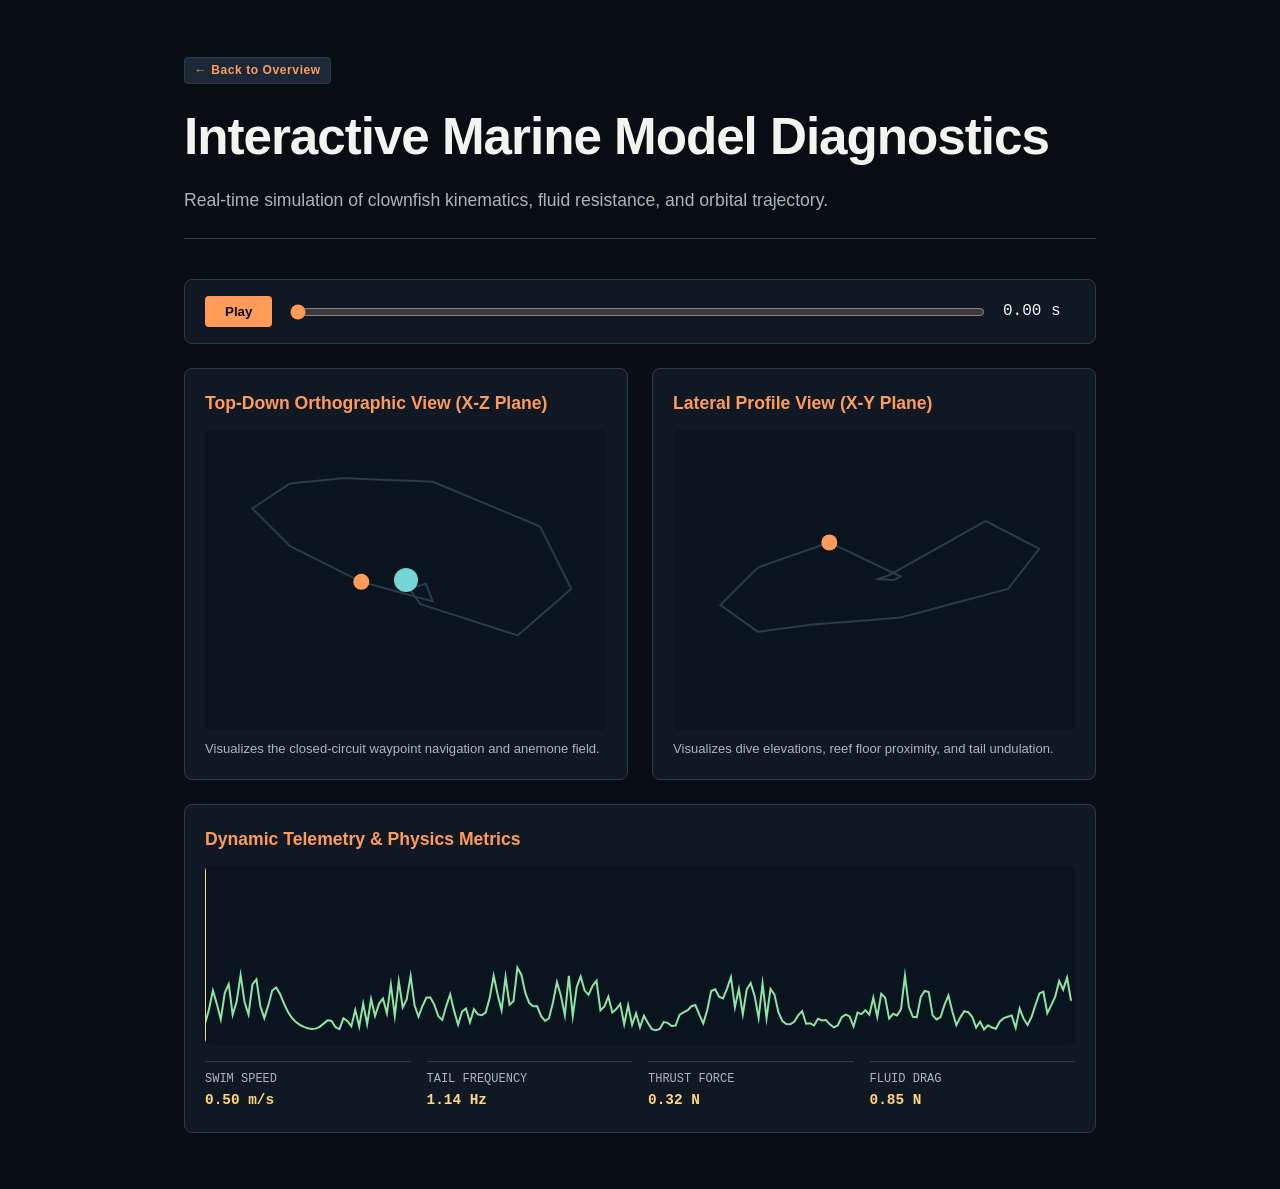
==== model.html @ b4a7850a "feat: initial commit" ====
<!doctype html>
<html lang="en">
<head>
  <meta charset="utf-8">
  <meta name="viewport" content="width=device-width, initial-scale=1">
  <title>Prompt · Interactive Marine Model &amp; Diagnostics</title>
  <link rel="stylesheet" href="site.css">
  <style>
    .diagnostic-container {
      display: grid;
      grid-template-columns: 1fr 1fr;
      gap: 1.5rem;
      margin-top: 1.5rem;
    }
    .panel-card {
      background: var(--card-bg);
      border: 1px solid var(--border-color);
      border-radius: 8px;
      padding: 1.25rem;
    }
    .panel-card h3 {
      margin-top: 0;
      margin-bottom: 0.75rem;
      font-size: 1.1rem;
      color: var(--accent-color);
    }
    canvas {
      width: 100%;
      height: 300px;
      background: #0a141f;
      border-radius: 6px;
      display: block;
    }
    .controls-bar {
      display: flex;
      gap: 1rem;
      align-items: center;
      background: var(--card-bg);
      border: 1px solid var(--border-color);
      border-radius: 8px;
      padding: 1rem 1.25rem;
      margin-top: 1.5rem;
    }
    .btn-play {
      background: var(--accent-color);
      color: #080d14;
      border: none;
      font-weight: 700;
      border-radius: 4px;
      padding: 0.5rem 1.25rem;
      cursor: pointer;
    }
    .btn-play:hover {
      opacity: 0.9;
    }
    input[type=range] {
      flex: 1;
      accent-color: var(--accent-color);
    }
    .telemetry-readout {
      display: grid;
      grid-template-columns: repeat(4, 1fr);
      gap: 1rem;
      margin-top: 1rem;
      font-family: ui-monospace, monospace;
      font-size: 0.9rem;
    }
    .metric-box {
      border-top: 1px solid var(--border-color);
      padding-top: 0.5rem;
    }
    .metric-label {
      font-size: 0.75rem;
      color: var(--text-muted);
      display: block;
    }
    .metric-value {
      font-weight: 600;
      color: var(--accent-glow);
    }
    @media (max-width: 48rem) {
      .diagnostic-container {
        grid-template-columns: 1fr;
      }
      .telemetry-readout {
        grid-template-columns: 1fr 1fr;
      }
    }
  </style>
</head>
<body>
  <main class="shell">
    <header class="masthead">
      <div>
        <a href="index.html" class="badge">← Back to Overview</a>
        <h1>Interactive Marine Model Diagnostics</h1>
        <p class="tagline">Real-time simulation of clownfish kinematics, fluid resistance, and orbital trajectory.</p>
      </div>
    </header>

    <div class="controls-bar">
      <button id="playBtn" class="btn-play">Play</button>
      <input id="timeSlider" type="range" min="0" max="22.0" step="0.05" value="0">
      <span id="timeLabel" style="font-family: ui-monospace, monospace; min-width: 4.5rem;">0.00 s</span>
    </div>

    <div class="diagnostic-container">
      <div class="panel-card">
        <h3>Top-Down Orthographic View (X-Z Plane)</h3>
        <canvas id="topViewCanvas"></canvas>
        <p style="font-size: 0.82rem; color: var(--text-muted); margin: 0.5rem 0 0;">Visualizes the closed-circuit waypoint navigation and anemone field.</p>
      </div>
      <div class="panel-card">
        <h3>Lateral Profile View (X-Y Plane)</h3>
        <canvas id="sideViewCanvas"></canvas>
        <p style="font-size: 0.82rem; color: var(--text-muted); margin: 0.5rem 0 0;">Visualizes dive elevations, reef floor proximity, and tail undulation.</p>
      </div>
    </div>

    <div class="panel-card" style="margin-top: 1.5rem;">
      <h3>Dynamic Telemetry &amp; Physics Metrics</h3>
      <canvas id="chartCanvas" style="height: 180px;"></canvas>
      <div class="telemetry-readout">
        <div class="metric-box">
          <span class="metric-label">SWIM SPEED</span>
          <span class="metric-value" id="valSpeed">0.00 m/s</span>
        </div>
        <div class="metric-box">
          <span class="metric-label">TAIL FREQUENCY</span>
          <span class="metric-value" id="valHz">0.95 Hz</span>
        </div>
        <div class="metric-box">
          <span class="metric-label">THRUST FORCE</span>
          <span class="metric-value" id="valThrust">0.00 N</span>
        </div>
        <div class="metric-box">
          <span class="metric-label">FLUID DRAG</span>
          <span class="metric-value" id="valDrag">0.00 N</span>
        </div>
      </div>
    </div>
  </main>

  <script>
    const DURATION = 22.0;
    const WAYPOINTS = [
      [-0.50,  0.42,  0.02],
      [-1.30,  0.14, -0.38],
      [-1.72, -0.28, -0.80],
      [-1.30, -0.58, -1.08],
      [-0.70, -0.50, -1.14],
      [ 0.30, -0.42, -1.10],
      [ 1.50, -0.10, -0.60],
      [ 1.85,  0.35,  0.10],
      [ 1.25,  0.66,  0.62],
      [ 0.16,  0.05,  0.27],
      [ 0.04,  0.01,  0.10],
      [ 0.22,  0.00,  0.04],
      [ 0.30,  0.04,  0.24]
    ];

    function evaluateTrajectory(t) {
      const normTime = ((t % DURATION) / DURATION) * WAYPOINTS.length;
      const idx = Math.floor(normTime);
      const frac = normTime - idx;
      const p0 = WAYPOINTS[idx % WAYPOINTS.length];
      const p1 = WAYPOINTS[(idx + 1) % WAYPOINTS.length];

      const smoothFrac = 0.5 * (1.0 - Math.cos(frac * Math.PI));
      const x = p0[0] * (1 - smoothFrac) + p1[0] * smoothFrac;
      const y = p0[1] * (1 - smoothFrac) + p1[1] * smoothFrac;
      const z = p0[2] * (1 - smoothFrac) + p1[2] * smoothFrac;

      const speed = 0.5 + 0.3 * Math.sin(t * 1.5) + (idx === 4 ? 0.6 : 0.0);
      const hz = 0.70 + 1.05 * (speed / 1.2);
      const thrust = 2.1 * speed * (0.3 + 0.7 * Math.pow(Math.sin(t * hz * Math.PI * 2), 2));
      const drag = 2.2 * speed * speed + 0.6 * speed;

      return { x, y, z, speed, hz, thrust, drag };
    }

    const playBtn = document.getElementById('playBtn');
    const timeSlider = document.getElementById('timeSlider');
    const timeLabel = document.getElementById('timeLabel');
    const valSpeed = document.getElementById('valSpeed');
    const valHz = document.getElementById('valHz');
    const valThrust = document.getElementById('valThrust');
    const valDrag = document.getElementById('valDrag');

    const topCanvas = document.getElementById('topViewCanvas');
    const sideCanvas = document.getElementById('sideViewCanvas');
    const chartCanvas = document.getElementById('chartCanvas');

    let currentTime = 0.0;
    let isPlaying = false;
    let lastAnimTime = null;

    function resizeCanvases() {
      [topCanvas, sideCanvas, chartCanvas].forEach(c => {
        c.width = c.clientWidth * window.devicePixelRatio;
        c.height = c.clientHeight * window.devicePixelRatio;
      });
      render();
    }
    window.addEventListener('resize', resizeCanvases);

    function render() {
      const state = evaluateTrajectory(currentTime);

      timeLabel.textContent = `${currentTime.toFixed(2)} s`;
      timeSlider.value = currentTime;
      valSpeed.textContent = `${state.speed.toFixed(2)} m/s`;
      valHz.textContent = `${state.hz.toFixed(2)} Hz`;
      valThrust.textContent = `${state.thrust.toFixed(2)} N`;
      valDrag.textContent = `${state.drag.toFixed(2)} N`;

      const ctxTop = topCanvas.getContext('2d');
      ctxTop.clearRect(0, 0, topCanvas.width, topCanvas.height);
      const scaleTop = topCanvas.width / 4.5;
      const oxTop = topCanvas.width / 2;
      const oyTop = topCanvas.height / 2;

      ctxTop.beginPath();
      ctxTop.strokeStyle = '#2c3b4a';
      ctxTop.lineWidth = 2 * window.devicePixelRatio;
      for (let s = 0; s <= DURATION; s += 0.2) {
        const pt = evaluateTrajectory(s);
        const px = oxTop + pt.x * scaleTop;
        const py = oyTop + pt.z * scaleTop;
        if (s === 0) ctxTop.moveTo(px, py);
        else ctxTop.lineTo(px, py);
      }
      ctxTop.closePath();
      ctxTop.stroke();

      ctxTop.fillStyle = '#74d6d4';
      ctxTop.beginPath();
      ctxTop.arc(oxTop, oyTop, 12 * window.devicePixelRatio, 0, Math.PI * 2);
      ctxTop.fill();

      const fx = oxTop + state.x * scaleTop;
      const fz = oyTop + state.z * scaleTop;
      ctxTop.fillStyle = '#ff9b58';
      ctxTop.beginPath();
      ctxTop.arc(fx, fz, 8 * window.devicePixelRatio, 0, Math.PI * 2);
      ctxTop.fill();

      const ctxSide = sideCanvas.getContext('2d');
      ctxSide.clearRect(0, 0, sideCanvas.width, sideCanvas.height);
      const scaleSide = sideCanvas.width / 4.5;
      const oxSide = sideCanvas.width / 2;
      const oySide = sideCanvas.height / 2;

      ctxSide.beginPath();
      ctxSide.strokeStyle = '#2c3b4a';
      ctxSide.lineWidth = 2 * window.devicePixelRatio;
      for (let s = 0; s <= DURATION; s += 0.2) {
        const pt = evaluateTrajectory(s);
        const px = oxSide + pt.x * scaleSide;
        const py = oySide - pt.y * scaleSide;
        if (s === 0) ctxSide.moveTo(px, py);
        else ctxSide.lineTo(px, py);
      }
      ctxSide.closePath();
      ctxSide.stroke();

      const fy = oySide - state.y * scaleSide;
      ctxSide.fillStyle = '#ff9b58';
      ctxSide.beginPath();
      ctxSide.arc(fx, fy, 8 * window.devicePixelRatio, 0, Math.PI * 2);
      ctxSide.fill();

      const ctxChart = chartCanvas.getContext('2d');
      ctxChart.clearRect(0, 0, chartCanvas.width, chartCanvas.height);
      const w = chartCanvas.width;
      const h = chartCanvas.height;

      ctxChart.beginPath();
      ctxChart.strokeStyle = '#8be5a6';
      ctxChart.lineWidth = 2 * window.devicePixelRatio;
      for (let s = 0; s <= DURATION; s += 0.1) {
        const sample = evaluateTrajectory(s);
        const px = (s / DURATION) * w;
        const py = h - (sample.thrust / 4.0) * (h * 0.8) - 10;
        if (s === 0) ctxChart.moveTo(px, py);
        else ctxChart.lineTo(px, py);
      }
      ctxChart.stroke();

      const markerX = (currentTime / DURATION) * w;
      ctxChart.strokeStyle = '#ffd77c';
      ctxChart.lineWidth = 2 * window.devicePixelRatio;
      ctxChart.beginPath();
      ctxChart.moveTo(markerX, 0);
      ctxChart.lineTo(markerX, h);
      ctxChart.stroke();
    }

    function animLoop(timestamp) {
      if (!isPlaying) return;
      if (lastAnimTime === null) lastAnimTime = timestamp;
      const dt = (timestamp - lastAnimTime) / 1000.0;
      lastAnimTime = timestamp;

      currentTime = (currentTime + dt) % DURATION;
      render();
      requestAnimationFrame(animLoop);
    }

    playBtn.addEventListener('click', () => {
      isPlaying = !isPlaying;
      playBtn.textContent = isPlaying ? 'Pause' : 'Play';
      if (isPlaying) {
        lastAnimTime = null;
        requestAnimationFrame(animLoop);
      }
    });

    timeSlider.addEventListener('input', (e) => {
      currentTime = parseFloat(e.target.value);
      render();
    });

    resizeCanvases();
  </script>
</body>
</html>
---- site.css ----
:root {
  color-scheme: dark;
  --bg-color: #080d14;
  --card-bg: #101923;
  --text-main: #f3f4ef;
  --text-muted: #a8b5c5;
  --border-color: #2c3b4a;
  --accent-color: #ff9b58;
  --accent-glow: #ffd77c;
  --badge-bg: #1b2838;
}

* {
  box-sizing: border-box;
}

body {
  margin: 0;
  background-color: var(--bg-color);
  color: var(--text-main);
  font-family: -apple-system, BlinkMacSystemFont, "Segoe UI", Roboto, Helvetica, Arial, sans-serif;
  line-height: 1.6;
}

a {
  color: var(--accent-color);
  text-decoration: none;
}

a:hover {
  text-decoration: underline;
}

.shell {
  max-width: 64rem;
  margin: 0 auto;
  padding: clamp(1.5rem, 5vw, 3.5rem);
}

.masthead {
  margin-bottom: 2.5rem;
  border-bottom: 1px solid var(--border-color);
  padding-bottom: 1.5rem;
}

.badge {
  display: inline-block;
  background: var(--badge-bg);
  color: var(--accent-color);
  border: 1px solid var(--border-color);
  border-radius: 4px;
  font-size: 0.75rem;
  font-weight: 700;
  letter-spacing: 0.05em;
  padding: 0.2rem 0.6rem;
  margin-bottom: 0.75rem;
}

h1 {
  margin: 0 0 0.5rem 0;
  font-size: clamp(2rem, 5vw, 3.2rem);
  font-weight: 700;
  letter-spacing: -0.02em;
}

h2 {
  font-size: 1.5rem;
  margin-top: 0;
}

.tagline {
  color: var(--text-muted);
  font-size: 1.1rem;
  margin: 0;
}

.scene {
  display: grid;
  grid-template-columns: minmax(0, 1fr) minmax(0, 1.3fr);
  gap: 2.5rem;
  align-items: start;
}

.scene-preview img {
  width: 100%;
  height: auto;
  border-radius: 8px;
  border: 1px solid var(--border-color);
  box-shadow: 0 10px 30px rgba(0, 0, 0, 0.5);
}

.scene-copy {
  display: flex;
  flex-direction: column;
  gap: 1.5rem;
}

.features-list {
  display: flex;
  flex-direction: column;
  gap: 1rem;
}

.feature-item {
  background: var(--card-bg);
  border: 1px solid var(--border-color);
  border-radius: 6px;
  padding: 0.9rem 1.1rem;
}

.feature-item strong {
  display: block;
  color: var(--accent-glow);
  margin-bottom: 0.25rem;
  font-size: 0.95rem;
}

.feature-item span {
  color: var(--text-muted);
  font-size: 0.88rem;
  line-height: 1.4;
}

.scene-cards {
  display: grid;
  grid-template-columns: 1fr 1fr;
  gap: 1rem;
  margin-top: 0.5rem;
}

.scene-card {
  display: block;
  background: var(--card-bg);
  border: 1px solid var(--border-color);
  border-radius: 6px;
  padding: 1rem;
  transition: border-color 0.2s ease, transform 0.2s ease;
}

.scene-card:hover {
  text-decoration: none;
  border-color: var(--accent-color);
  transform: translateY(-2px);
}

.scene-card-header {
  display: flex;
  justify-content: space-between;
  align-items: baseline;
  margin-bottom: 0.5rem;
}

.filename {
  font-family: ui-monospace, SFMono-Regular, Menlo, Monaco, Consolas, monospace;
  font-size: 0.85rem;
  color: var(--text-main);
  background: #192432;
  padding: 0.15rem 0.4rem;
  border-radius: 3px;
}

.scene-card-desc {
  margin: 0;
  font-size: 0.82rem;
  color: var(--text-muted);
  line-height: 1.4;
}

@media (max-width: 48rem) {
  .scene {
    grid-template-columns: 1fr;
  }
  .scene-cards {
    grid-template-columns: 1fr;
  }
}
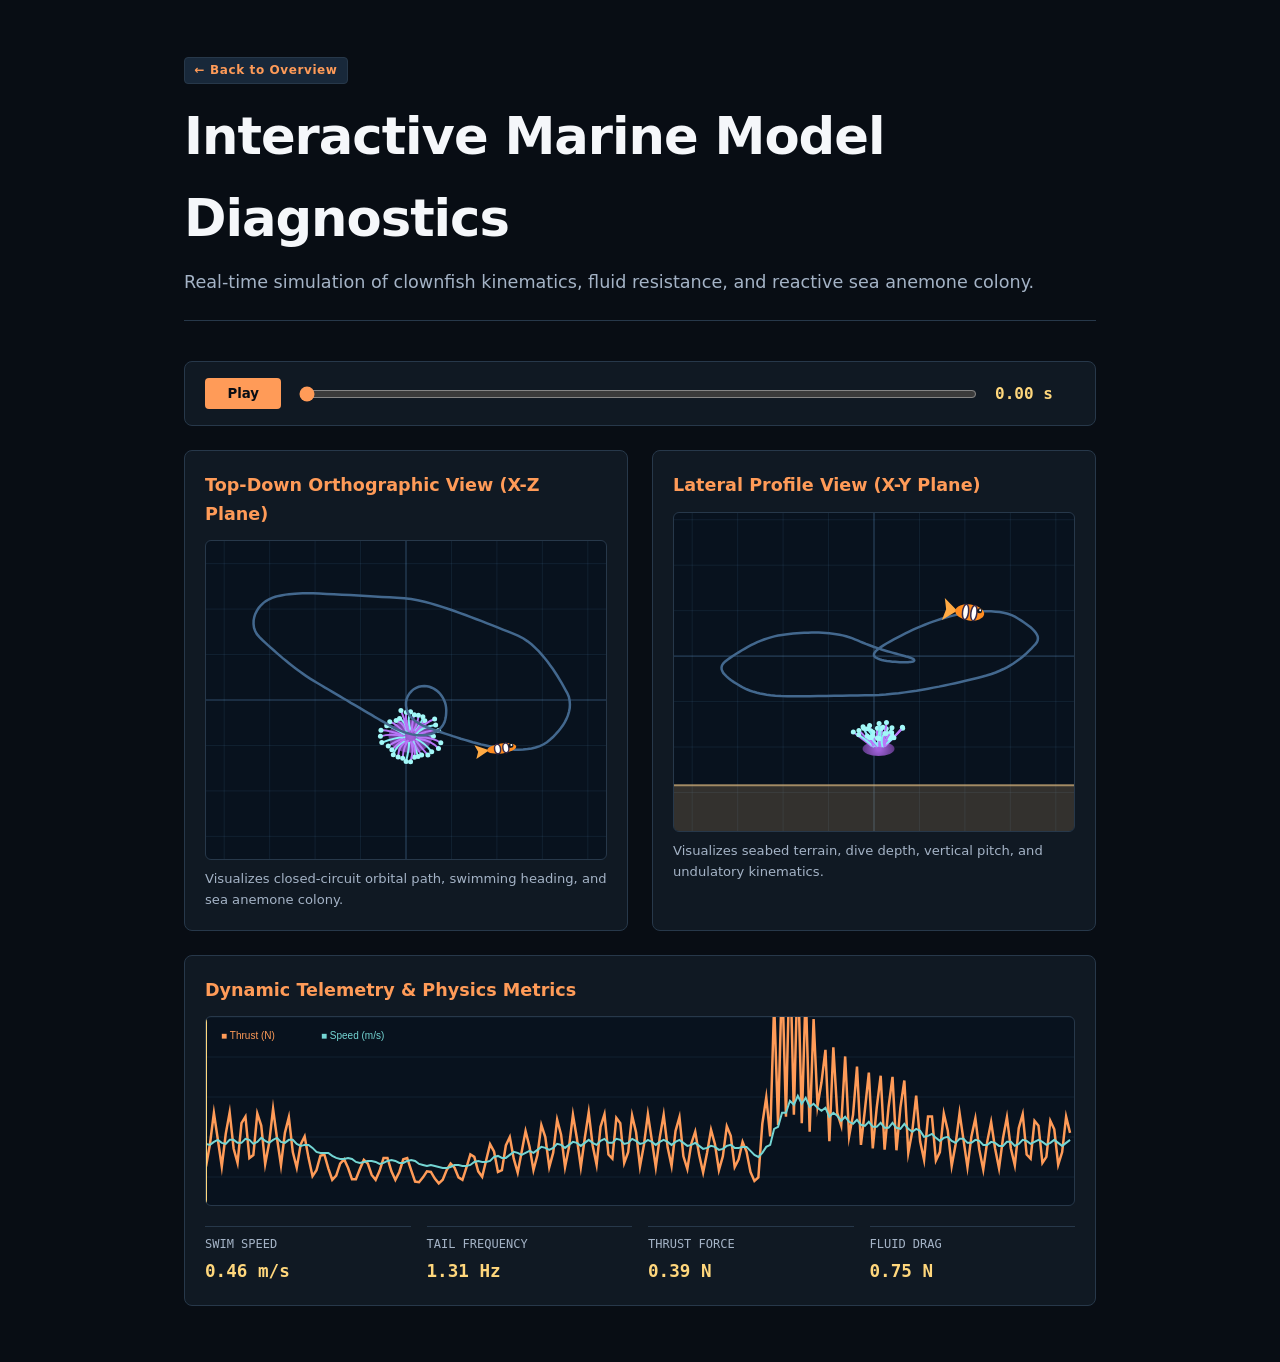
==== commit 13faaa8c: "fix: resolve motion kinematics, font clipping, terminal ghosting, and color contrast" ====
--- a/model.html
+++ b/model.html
@@ -26,8 +26,9 @@
     }
     canvas {
       width: 100%;
-      height: 300px;
-      background: #0a141f;
+      height: 320px;
+      background: #08121e;
+      border: 1px solid var(--border-color);
       border-radius: 6px;
       display: block;
     }
@@ -47,22 +48,25 @@
       border: none;
       font-weight: 700;
       border-radius: 4px;
-      padding: 0.5rem 1.25rem;
+      padding: 0.5rem 1.4rem;
       cursor: pointer;
+      font-family: inherit;
+      transition: background 0.2s ease;
     }
     .btn-play:hover {
-      opacity: 0.9;
+      background: var(--accent-glow);
     }
     input[type=range] {
       flex: 1;
       accent-color: var(--accent-color);
+      cursor: pointer;
     }
     .telemetry-readout {
       display: grid;
       grid-template-columns: repeat(4, 1fr);
       gap: 1rem;
-      margin-top: 1rem;
-      font-family: ui-monospace, monospace;
+      margin-top: 1.25rem;
+      font-family: var(--font-mono);
       font-size: 0.9rem;
     }
     .metric-box {
@@ -73,9 +77,11 @@
       font-size: 0.75rem;
       color: var(--text-muted);
       display: block;
+      margin-bottom: 0.2rem;
     }
     .metric-value {
       font-weight: 600;
+      font-size: 1.1rem;
       color: var(--accent-glow);
     }
     @media (max-width: 48rem) {
@@ -94,32 +100,32 @@
       <div>
         <a href="index.html" class="badge">← Back to Overview</a>
         <h1>Interactive Marine Model Diagnostics</h1>
-        <p class="tagline">Real-time simulation of clownfish kinematics, fluid resistance, and orbital trajectory.</p>
+        <p class="tagline">Real-time simulation of clownfish kinematics, fluid resistance, and reactive sea anemone colony.</p>
       </div>
     </header>
 
     <div class="controls-bar">
       <button id="playBtn" class="btn-play">Play</button>
       <input id="timeSlider" type="range" min="0" max="22.0" step="0.05" value="0">
-      <span id="timeLabel" style="font-family: ui-monospace, monospace; min-width: 4.5rem;">0.00 s</span>
+      <span id="timeLabel" style="font-family: var(--font-mono); min-width: 5rem; font-weight: 600; color: var(--accent-glow);">0.00 s</span>
     </div>
 
     <div class="diagnostic-container">
       <div class="panel-card">
         <h3>Top-Down Orthographic View (X-Z Plane)</h3>
         <canvas id="topViewCanvas"></canvas>
-        <p style="font-size: 0.82rem; color: var(--text-muted); margin: 0.5rem 0 0;">Visualizes the closed-circuit waypoint navigation and anemone field.</p>
+        <p style="font-size: 0.82rem; color: var(--text-muted); margin: 0.5rem 0 0;">Visualizes closed-circuit orbital path, swimming heading, and sea anemone colony.</p>
       </div>
       <div class="panel-card">
         <h3>Lateral Profile View (X-Y Plane)</h3>
         <canvas id="sideViewCanvas"></canvas>
-        <p style="font-size: 0.82rem; color: var(--text-muted); margin: 0.5rem 0 0;">Visualizes dive elevations, reef floor proximity, and tail undulation.</p>
+        <p style="font-size: 0.82rem; color: var(--text-muted); margin: 0.5rem 0 0;">Visualizes seabed terrain, dive depth, vertical pitch, and undulatory kinematics.</p>
       </div>
     </div>
 
     <div class="panel-card" style="margin-top: 1.5rem;">
       <h3>Dynamic Telemetry &amp; Physics Metrics</h3>
-      <canvas id="chartCanvas" style="height: 180px;"></canvas>
+      <canvas id="chartCanvas" style="height: 190px;"></canvas>
       <div class="telemetry-readout">
         <div class="metric-box">
           <span class="metric-label">SWIM SPEED</span>
@@ -143,69 +149,202 @@
 
   <script>
     const DURATION = 22.0;
-    const WAYPOINTS = [
-      [-0.50,  0.42,  0.02],
-      [-1.30,  0.14, -0.38],
-      [-1.72, -0.28, -0.80],
-      [-1.30, -0.58, -1.08],
-      [-0.70, -0.50, -1.14],
-      [ 0.30, -0.42, -1.10],
-      [ 1.50, -0.10, -0.60],
-      [ 1.85,  0.35,  0.10],
-      [ 1.25,  0.66,  0.62],
-      [ 0.16,  0.05,  0.27],
-      [ 0.04,  0.01,  0.10],
-      [ 0.22,  0.00,  0.04],
-      [ 0.30,  0.04,  0.24]
-    ];
-
-    function evaluateTrajectory(t) {
-      const normTime = ((t % DURATION) / DURATION) * WAYPOINTS.length;
-      const idx = Math.floor(normTime);
-      const frac = normTime - idx;
-      const p0 = WAYPOINTS[idx % WAYPOINTS.length];
-      const p1 = WAYPOINTS[(idx + 1) % WAYPOINTS.length];
-
-      const smoothFrac = 0.5 * (1.0 - Math.cos(frac * Math.PI));
-      const x = p0[0] * (1 - smoothFrac) + p1[0] * smoothFrac;
-      const y = p0[1] * (1 - smoothFrac) + p1[1] * smoothFrac;
-      const z = p0[2] * (1 - smoothFrac) + p1[2] * smoothFrac;
-
-      const speed = 0.5 + 0.3 * Math.sin(t * 1.5) + (idx === 4 ? 0.6 : 0.0);
-      const hz = 0.70 + 1.05 * (speed / 1.2);
-      const thrust = 2.1 * speed * (0.3 + 0.7 * Math.pow(Math.sin(t * hz * Math.PI * 2), 2));
-      const drag = 2.2 * speed * speed + 0.6 * speed;
-
-      return { x, y, z, speed, hz, thrust, drag };
-    }
-
-    const playBtn = document.getElementById('playBtn');
-    const timeSlider = document.getElementById('timeSlider');
-    const timeLabel = document.getElementById('timeLabel');
-    const valSpeed = document.getElementById('valSpeed');
-    const valHz = document.getElementById('valHz');
-    const valThrust = document.getElementById('valThrust');
-    const valDrag = document.getElementById('valDrag');
-
-    const topCanvas = document.getElementById('topViewCanvas');
-    const sideCanvas = document.getElementById('sideViewCanvas');
-    const chartCanvas = document.getElementById('chartCanvas');
+    const SAMPLES = [[1.053, 0.48, 0.533, 0.46, 1.31, 0.39, 0.75, 34.695, -0.131], [1.008, 0.474, 0.526, 0.45, 1.31, 0.76, 0.71, 34.721, -0.158], [0.963, 0.466, 0.518, 0.48, 1.31, 1.28, 0.81, 34.745, -0.184], [0.916, 0.456, 0.508, 0.5, 1.32, 0.84, 0.85, 34.765, -0.208], [0.869, 0.445, 0.498, 0.47, 1.32, 0.39, 0.76, 34.783, -0.23], [0.826, 0.434, 0.488, 0.46, 1.32, 0.93, 0.74, 34.798, -0.251], [0.781, 0.422, 0.476, 0.5, 1.33, 1.29, 0.85, 34.812, -0.271], [0.734, 0.408, 0.464, 0.5, 1.33, 0.69, 0.86, 34.824, -0.29], [0.69, 0.393, 0.451, 0.47, 1.33, 0.45, 0.76, 34.835, -0.309], [0.648, 0.379, 0.439, 0.47, 1.33, 1.11, 0.77, 34.845, -0.326], [0.603, 0.363, 0.426, 0.51, 1.34, 1.22, 0.88, 34.853, -0.344], [0.558, 0.345, 0.411, 0.5, 1.34, 0.53, 0.85, 34.861, -0.361], [0.515, 0.328, 0.398, 0.46, 1.34, 0.58, 0.75, 34.868, -0.379], [0.474, 0.31, 0.384, 0.48, 1.34, 1.27, 0.81, 34.875, -0.396], [0.43, 0.29, 0.37, 0.52, 1.34, 1.07, 0.9, 34.881, -0.412], [0.386, 0.269, 0.355, 0.49, 1.34, 0.43, 0.83, 34.887, -0.425], [0.345, 0.249, 0.341, 0.47, 1.34, 0.78, 0.76, 34.893, -0.437], [0.304, 0.229, 0.326, 0.5, 1.35, 1.35, 0.85, 34.899, -0.447], [0.261, 0.206, 0.311, 0.52, 1.35, 0.86, 0.9, 34.905, -0.456], [0.218, 0.184, 0.295, 0.48, 1.34, 0.41, 0.8, 34.914, -0.464], [0.18, 0.163, 0.278, 0.47, 1.31, 0.95, 0.77, 35.005, -0.464], [0.142, 0.141, 0.258, 0.5, 1.29, 1.21, 0.85, 35.092, -0.466], [0.104, 0.118, 0.233, 0.5, 1.27, 0.63, 0.86, 35.179, -0.47], [0.071, 0.096, 0.206, 0.46, 1.24, 0.37, 0.74, 35.28, -0.473], [0.044, 0.076, 0.176, 0.44, 1.17, 0.76, 0.7, 35.465, -0.454], [0.022, 0.057, 0.142, 0.45, 1.12, 0.89, 0.73, 35.65, -0.431], [0.007, 0.039, 0.103, 0.45, 1.08, 0.53, 0.72, 35.835, -0.406], [-0.0, 0.022, 0.063, 0.42, 1.05, 0.23, 0.63, 36.02, -0.379], [-0.0, 0.008, 0.026, 0.38, 1.02, 0.33, 0.55, 36.205, -0.351], [0.006, -0.004, -0.008, 0.37, 1.0, 0.57, 0.52, 36.39, -0.323], [0.019, -0.016, -0.041, 0.37, 0.98, 0.59, 0.53, 36.571, -0.294], [0.038, -0.026, -0.072, 0.37, 0.97, 0.36, 0.52, 36.745, -0.266], [0.061, -0.035, -0.098, 0.34, 0.96, 0.17, 0.47, 36.913, -0.237], [0.085, -0.042, -0.119, 0.32, 0.95, 0.24, 0.41, 37.078, -0.209], [0.112, -0.048, -0.134, 0.31, 0.94, 0.44, 0.39, 37.238, -0.181], [0.14, -0.053, -0.145, 0.31, 0.94, 0.51, 0.41, 37.395, -0.154], [0.171, -0.057, -0.151, 0.32, 0.94, 0.37, 0.41, 37.55, -0.127], [0.202, -0.061, -0.153, 0.31, 0.93, 0.18, 0.39, 37.704, -0.102], [0.231, -0.063, -0.151, 0.28, 0.93, 0.18, 0.35, 37.846, -0.079], [0.258, -0.065, -0.145, 0.27, 0.93, 0.35, 0.33, 37.973, -0.059], [0.284, -0.067, -0.135, 0.28, 0.94, 0.5, 0.34, 38.095, -0.039], [0.31, -0.067, -0.122, 0.29, 0.94, 0.44, 0.37, 38.213, -0.02], [0.334, -0.068, -0.106, 0.29, 0.95, 0.25, 0.36, 38.327, -0.002], [0.356, -0.067, -0.088, 0.28, 0.95, 0.17, 0.34, 38.437, 0.016], [0.375, -0.067, -0.069, 0.26, 0.96, 0.32, 0.31, 38.545, 0.034], [0.391, -0.065, -0.047, 0.27, 0.96, 0.53, 0.33, 38.65, 0.051], [0.406, -0.064, -0.024, 0.29, 0.97, 0.53, 0.36, 38.752, 0.068], [0.419, -0.061, 0.003, 0.3, 0.97, 0.31, 0.38, 38.853, 0.085], [0.43, -0.059, 0.03, 0.29, 0.97, 0.17, 0.35, 38.952, 0.101], [0.437, -0.056, 0.057, 0.27, 0.97, 0.3, 0.33, 39.05, 0.117], [0.441, -0.052, 0.084, 0.27, 0.96, 0.51, 0.33, 39.146, 0.132], [0.443, -0.048, 0.111, 0.29, 0.95, 0.53, 0.36, 39.241, 0.148], [0.442, -0.044, 0.141, 0.3, 0.94, 0.33, 0.38, 39.325, 0.16], [0.44, -0.039, 0.169, 0.29, 0.89, 0.14, 0.35, 39.381, 0.158], [0.436, -0.035, 0.196, 0.26, 0.85, 0.13, 0.31, 39.435, 0.157], [0.43, -0.031, 0.221, 0.25, 0.83, 0.21, 0.28, 39.521, 0.161], [0.423, -0.027, 0.244, 0.24, 0.84, 0.31, 0.28, 39.643, 0.171], [0.412, -0.022, 0.265, 0.25, 0.85, 0.3, 0.28, 39.761, 0.182], [0.4, -0.018, 0.286, 0.24, 0.86, 0.19, 0.28, 39.873, 0.192], [0.385, -0.013, 0.304, 0.23, 0.87, 0.11, 0.26, 39.98, 0.201], [0.37, -0.008, 0.32, 0.22, 0.88, 0.17, 0.24, 40.083, 0.21], [0.353, -0.004, 0.334, 0.22, 0.89, 0.33, 0.23, 40.182, 0.219], [0.335, 0.001, 0.346, 0.23, 0.91, 0.44, 0.25, 40.276, 0.228], [0.315, 0.007, 0.357, 0.25, 0.92, 0.37, 0.28, 40.366, 0.236], [0.293, 0.013, 0.367, 0.25, 0.93, 0.21, 0.29, 40.452, 0.244], [0.271, 0.019, 0.375, 0.24, 0.95, 0.17, 0.27, 40.534, 0.252], [0.248, 0.025, 0.381, 0.24, 0.97, 0.37, 0.26, 40.612, 0.259], [0.226, 0.031, 0.385, 0.25, 0.98, 0.59, 0.29, 40.686, 0.267], [0.201, 0.038, 0.388, 0.28, 1.0, 0.55, 0.33, 40.756, 0.274], [0.173, 0.046, 0.389, 0.29, 1.02, 0.31, 0.36, 40.822, 0.281], [0.145, 0.054, 0.389, 0.28, 1.03, 0.22, 0.35, 40.884, 0.288], [0.119, 0.062, 0.387, 0.28, 1.05, 0.49, 0.33, 40.943, 0.295], [0.092, 0.07, 0.383, 0.29, 1.06, 0.76, 0.37, 40.998, 0.302], [0.063, 0.08, 0.378, 0.33, 1.08, 0.64, 0.43, 41.049, 0.308], [0.032, 0.09, 0.37, 0.34, 1.09, 0.3, 0.46, 41.096, 0.315], [0.001, 0.1, 0.361, 0.32, 1.11, 0.33, 0.42, 41.141, 0.322], [-0.027, 0.111, 0.351, 0.32, 1.12, 0.74, 0.42, 41.182, 0.328], [-0.057, 0.122, 0.34, 0.35, 1.13, 0.88, 0.49, 41.22, 0.335], [-0.089, 0.134, 0.327, 0.38, 1.14, 0.52, 0.55, 41.255, 0.342], [-0.121, 0.147, 0.311, 0.37, 1.15, 0.29, 0.52, 41.288, 0.349], [-0.151, 0.159, 0.296, 0.35, 1.16, 0.63, 0.49, 41.319, 0.356], [-0.181, 0.172, 0.28, 0.37, 1.17, 0.98, 0.53, 41.348, 0.364], [-0.211, 0.185, 0.262, 0.39, 1.18, 0.72, 0.57, 41.365, 0.35], [-0.242, 0.198, 0.244, 0.37, 1.2, 0.33, 0.53, 41.367, 0.309], [-0.273, 0.208, 0.226, 0.4, 1.21, 0.58, 0.58, 41.368, 0.27], [-0.308, 0.218, 0.206, 0.43, 1.23, 1.08, 0.67, 41.37, 0.234], [-0.345, 0.228, 0.185, 0.42, 1.24, 0.88, 0.65, 41.371, 0.2], [-0.379, 0.235, 0.164, 0.4, 1.25, 0.38, 0.59, 41.372, 0.169], [-0.414, 0.241, 0.144, 0.42, 1.26, 0.62, 0.65, 41.373, 0.14], [-0.452, 0.247, 0.122, 0.46, 1.27, 1.17, 0.75, 41.374, 0.114], [-0.492, 0.251, 0.098, 0.45, 1.28, 0.92, 0.72, 41.375, 0.089], [-0.529, 0.255, 0.076, 0.42, 1.29, 0.38, 0.65, 41.375, 0.066], [-0.567, 0.257, 0.054, 0.45, 1.3, 0.71, 0.71, 41.376, 0.045], [-0.607, 0.259, 0.031, 0.48, 1.3, 1.25, 0.81, 41.376, 0.025], [-0.648, 0.259, 0.006, 0.47, 1.31, 0.86, 0.76, 41.377, 0.007], [-0.687, 0.259, -0.017, 0.44, 1.31, 0.38, 0.69, 41.377, -0.01], [-0.726, 0.258, -0.04, 0.47, 1.32, 0.86, 0.77, 41.378, -0.026], [-0.768, 0.257, -0.064, 0.5, 1.32, 1.29, 0.85, 41.378, -0.041], [-0.81, 0.254, -0.089, 0.47, 1.32, 0.74, 0.77, 41.378, -0.055], [-0.849, 0.251, -0.113, 0.45, 1.33, 0.42, 0.73, 41.378, -0.069], [-0.89, 0.248, -0.136, 0.49, 1.33, 1.05, 0.82, 41.379, -0.082], [-0.933, 0.243, -0.162, 0.51, 1.33, 1.26, 0.87, 41.379, -0.095], [-0.975, 0.238, -0.187, 0.47, 1.33, 0.59, 0.77, 41.379, -0.108], [-1.014, 0.233, -0.21, 0.47, 1.34, 0.52, 0.76, 41.379, -0.122], [-1.055, 0.226, -0.235, 0.51, 1.33, 1.2, 0.86, 41.409, -0.159], [-1.097, 0.217, -0.263, 0.5, 1.32, 1.11, 0.86, 41.434, -0.194], [-1.136, 0.206, -0.29, 0.46, 1.32, 0.45, 0.75, 41.456, -0.225], [-1.172, 0.195, -0.316, 0.47, 1.31, 0.63, 0.77, 41.475, -0.254], [-1.21, 0.182, -0.344, 0.51, 1.31, 1.24, 0.87, 41.492, -0.281], [-1.249, 0.168, -0.374, 0.49, 1.31, 0.96, 0.83, 41.507, -0.306], [-1.284, 0.153, -0.402, 0.46, 1.31, 0.39, 0.73, 41.52, -0.331], [-1.317, 0.137, -0.429, 0.47, 1.31, 0.75, 0.78, 41.531, -0.353], [-1.353, 0.12, -0.458, 0.5, 1.31, 1.26, 0.86, 41.541, -0.374], [-1.388, 0.101, -0.488, 0.48, 1.3, 0.83, 0.81, 41.551, -0.391], [-1.42, 0.083, -0.516, 0.45, 1.3, 0.38, 0.72, 41.559, -0.407], [-1.452, 0.064, -0.544, 0.48, 1.3, 0.87, 0.78, 41.567, -0.42], [-1.485, 0.044, -0.574, 0.5, 1.3, 1.25, 0.86, 41.574, -0.432], [-1.519, 0.023, -0.604, 0.48, 1.3, 0.71, 0.78, 41.581, -0.443], [-1.549, 0.003, -0.632, 0.45, 1.3, 0.4, 0.72, 41.587, -0.452], [-1.58, -0.017, -0.66, 0.48, 1.3, 0.98, 0.8, 41.593, -0.46], [-1.612, -0.04, -0.691, 0.5, 1.29, 1.21, 0.85, 41.614, -0.466], [-1.64, -0.062, -0.724, 0.47, 1.24, 0.56, 0.76, 41.799, -0.472], [-1.659, -0.082, -0.759, 0.44, 1.2, 0.35, 0.69, 41.984, -0.477], [-1.672, -0.103, -0.796, 0.45, 1.18, 0.77, 0.73, 42.169, -0.481], [-1.677, -0.124, -0.837, 0.47, 1.17, 0.97, 0.75, 42.347, -0.485], [-1.676, -0.146, -0.877, 0.44, 1.16, 0.58, 0.68, 42.509, -0.488], [-1.669, -0.165, -0.913, 0.41, 1.17, 0.29, 0.61, 42.658, -0.491], [-1.658, -0.185, -0.947, 0.42, 1.17, 0.62, 0.63, 42.796, -0.493], [-1.641, -0.205, -0.981, 0.44, 1.18, 1.0, 0.69, 42.925, -0.496], [-1.62, -0.226, -1.014, 0.43, 1.19, 0.76, 0.67, 43.047, -0.498], [-1.596, -0.246, -1.042, 0.4, 1.2, 0.33, 0.6, 43.164, -0.5], [-1.571, -0.265, -1.066, 0.41, 1.21, 0.56, 0.61, 43.277, -0.501], [-1.541, -0.286, -1.088, 0.44, 1.22, 1.06, 0.7, 43.386, -0.503], [-1.507, -0.307, -1.108, 0.45, 1.24, 0.9, 0.71, 43.494, -0.504], [-1.473, -0.328, -1.124, 0.42, 1.25, 0.38, 0.63, 43.603, -0.505], [-1.438, -0.348, -1.135, 0.42, 1.19, 0.51, 0.63, 43.694, -0.466], [-1.401, -0.365, -1.145, 0.43, 1.1, 0.8, 0.67, 43.751, -0.4], [-1.361, -0.381, -1.153, 0.43, 1.03, 0.64, 0.65, 43.799, -0.341], [-1.323, -0.393, -1.159, 0.39, 0.97, 0.3, 0.57, 43.839, -0.291], [-1.287, -0.403, -1.164, 0.35, 0.93, 0.15, 0.49, 43.873, -0.246], [-1.254, -0.411, -1.167, 0.33, 0.89, 0.21, 0.45, 43.901, -0.208], [-1.221, -0.417, -1.17, 0.37, 1.3, 1.1, 0.51, 43.916, -0.187], [-1.181, -0.424, -1.172, 0.43, 1.7, 1.54, 0.65, 43.938, -0.155], [-1.138, -0.43, -1.173, 0.45, 2.0, 0.89, 0.73, 43.964, -0.119], [-1.085, -0.435, -1.173, 0.61, 2.22, 3.11, 1.2, 43.986, -0.083], [-1.022, -0.439, -1.173, 0.63, 2.38, 1.08, 1.27, 44.005, -0.053], [-0.953, -0.441, -1.171, 0.77, 2.5, 3.63, 1.78, 44.019, -0.028], [-0.874, -0.443, -1.167, 0.77, 2.59, 1.22, 1.76, 44.028, -0.009], [-0.793, -0.443, -1.163, 0.89, 2.66, 4.02, 2.27, 44.035, 0.005], [-0.705, -0.442, -1.159, 0.85, 2.7, 1.25, 2.09, 44.038, 0.014], [-0.616, -0.44, -1.154, 0.94, 2.56, 3.81, 2.52, 44.04, 0.016], [-0.526, -0.439, -1.149, 0.86, 2.42, 1.11, 2.14, 44.041, 0.017], [-0.437, -0.437, -1.144, 0.92, 2.31, 3.34, 2.4, 44.042, 0.017], [-0.349, -0.436, -1.139, 0.83, 2.22, 0.97, 2.01, 44.042, 0.018], [-0.266, -0.434, -1.134, 0.86, 2.15, 2.84, 2.15, 44.043, 0.018], [-0.181, -0.433, -1.129, 0.82, 2.1, 1.4, 1.96, 44.043, 0.019], [-0.102, -0.431, -1.124, 0.79, 2.05, 1.79, 1.84, 44.043, 0.019], [-0.021, -0.43, -1.119, 0.82, 2.01, 2.33, 1.96, 44.043, 0.02], [0.056, -0.427, -1.111, 0.73, 1.94, 0.81, 1.63, 44.122, 0.051], [0.129, -0.422, -1.098, 0.77, 1.88, 2.37, 1.77, 44.181, 0.076], [0.203, -0.415, -1.081, 0.74, 1.84, 1.28, 1.64, 44.224, 0.096], [0.271, -0.408, -1.063, 0.69, 1.8, 1.07, 1.45, 44.256, 0.113], [0.339, -0.399, -1.043, 0.73, 1.77, 2.22, 1.62, 44.28, 0.127], [0.406, -0.389, -1.022, 0.68, 1.75, 0.89, 1.43, 44.298, 0.139], [0.468, -0.38, -1.001, 0.66, 1.73, 1.25, 1.35, 44.312, 0.15], [0.532, -0.369, -0.979, 0.7, 1.72, 2.05, 1.51, 44.323, 0.159], [0.595, -0.358, -0.956, 0.65, 1.71, 0.75, 1.32, 44.332, 0.167], [0.654, -0.347, -0.935, 0.64, 1.7, 1.33, 1.28, 44.339, 0.175], [0.715, -0.336, -0.912, 0.68, 1.69, 1.95, 1.44, 44.344, 0.182], [0.776, -0.323, -0.888, 0.63, 1.68, 0.69, 1.25, 44.349, 0.189], [0.833, -0.311, -0.867, 0.63, 1.68, 1.37, 1.24, 44.352, 0.195], [0.893, -0.298, -0.843, 0.67, 1.68, 1.9, 1.4, 44.355, 0.202], [0.952, -0.285, -0.82, 0.62, 1.67, 0.67, 1.22, 44.358, 0.208], [1.007, -0.272, -0.798, 0.62, 1.67, 1.38, 1.22, 44.36, 0.215], [1.066, -0.258, -0.775, 0.67, 1.67, 1.88, 1.37, 44.361, 0.222], [1.125, -0.244, -0.752, 0.62, 1.67, 0.66, 1.21, 44.363, 0.23], [1.179, -0.23, -0.73, 0.61, 1.67, 1.37, 1.2, 44.364, 0.238], [1.237, -0.214, -0.706, 0.66, 1.63, 1.82, 1.36, 44.405, 0.254], [1.292, -0.197, -0.677, 0.61, 1.55, 0.62, 1.18, 44.523, 0.28], [1.338, -0.18, -0.645, 0.58, 1.49, 0.97, 1.1, 44.614, 0.302], [1.383, -0.161, -0.61, 0.61, 1.45, 1.57, 1.19, 44.687, 0.321], [1.425, -0.142, -0.571, 0.59, 1.42, 0.81, 1.11, 44.745, 0.338], [1.462, -0.123, -0.534, 0.53, 1.39, 0.5, 0.95, 44.794, 0.353], [1.495, -0.104, -0.497, 0.54, 1.37, 1.22, 0.98, 44.835, 0.367], [1.529, -0.084, -0.457, 0.56, 1.36, 1.22, 1.03, 44.871, 0.381], [1.56, -0.063, -0.417, 0.52, 1.34, 0.49, 0.91, 44.901, 0.394], [1.587, -0.043, -0.38, 0.49, 1.33, 0.63, 0.83, 44.928, 0.407], [1.614, -0.023, -0.343, 0.52, 1.33, 1.27, 0.9, 44.951, 0.419], [1.641, -0.001, -0.303, 0.53, 1.32, 0.99, 0.93, 44.972, 0.431], [1.666, 0.02, -0.264, 0.49, 1.32, 0.4, 0.81, 44.991, 0.442], [1.688, 0.041, -0.227, 0.47, 1.31, 0.76, 0.78, 45.008, 0.451], [1.71, 0.062, -0.19, 0.51, 1.31, 1.28, 0.87, 45.024, 0.459], [1.733, 0.085, -0.15, 0.51, 1.31, 0.83, 0.87, 45.039, 0.466], [1.754, 0.108, -0.112, 0.47, 1.31, 0.38, 0.76, 45.054, 0.472], [1.774, 0.129, -0.076, 0.47, 1.31, 0.89, 0.76, 45.068, 0.478], [1.791, 0.151, -0.036, 0.5, 1.27, 1.19, 0.85, 45.225, 0.474], [1.8, 0.173, 0.007, 0.49, 1.25, 0.67, 0.82, 45.397, 0.469], [1.803, 0.195, 0.049, 0.45, 1.24, 0.34, 0.71, 45.544, 0.464], [1.801, 0.214, 0.088, 0.45, 1.24, 0.8, 0.7, 45.673, 0.459], [1.793, 0.234, 0.129, 0.48, 1.24, 1.13, 0.78, 45.786, 0.455], [1.781, 0.255, 0.17, 0.47, 1.25, 0.69, 0.78, 45.887, 0.451], [1.765, 0.275, 0.208, 0.44, 1.26, 0.36, 0.69, 45.978, 0.447], [1.747, 0.294, 0.243, 0.44, 1.27, 0.86, 0.69, 46.059, 0.444], [1.726, 0.314, 0.278, 0.48, 1.29, 1.21, 0.79, 46.131, 0.442], [1.7, 0.334, 0.314, 0.48, 1.3, 0.69, 0.79, 46.197, 0.44], [1.674, 0.354, 0.346, 0.44, 1.31, 0.41, 0.7, 46.257, 0.44], [1.647, 0.373, 0.376, 0.46, 1.32, 1.03, 0.73, 46.31, 0.439], [1.617, 0.393, 0.407, 0.5, 1.33, 1.26, 0.84, 46.359, 0.44], [1.583, 0.414, 0.437, 0.49, 1.34, 0.59, 0.82, 46.404, 0.442], [1.55, 0.434, 0.464, 0.46, 1.33, 0.52, 0.73, 46.481, 0.418], [1.514, 0.451, 0.487, 0.48, 1.3, 1.15, 0.78, 46.622, 0.336], [1.471, 0.465, 0.507, 0.5, 1.29, 1.07, 0.86, 46.738, 0.265], [1.425, 0.476, 0.522, 0.48, 1.28, 0.45, 0.79, 46.836, 0.202], [1.381, 0.484, 0.533, 0.45, 1.28, 0.55, 0.71, 46.92, 0.146], [1.337, 0.489, 0.54, 0.47, 1.28, 1.15, 0.77, 46.992, 0.095], [1.288, 0.493, 0.545, 0.5, 1.29, 1.01, 0.84, 47.054, 0.048], [1.24, 0.494, 0.546, 0.47, 1.29, 0.42, 0.77, 47.108, 0.006], [1.195, 0.493, 0.546, 0.44, 1.29, 0.63, 0.7, 47.155, -0.033], [1.149, 0.49, 0.543, 0.47, 1.3, 1.22, 0.78, 47.195, -0.068], [1.101, 0.486, 0.539, 0.5, 1.3, 0.95, 0.84, 47.23, -0.101], [1.053, 0.48, 0.533, 0.46, 1.31, 0.39, 0.75, 34.695, -0.131]];
+
+    // Anemone colony tentacles configuration
+    const ANEMONE_ROOT = { x: 0.05, y: -1.02, z: 0.40 };
+    const TENTACLE_SEEDS = [];
+    for (let i = 0; i < 32; i++) {
+      const angle = (i / 32) * Math.PI * 2;
+      const rad = 0.35 + 0.25 * ((i * 7) % 5) / 5;
+      const len = 0.55 + 0.25 * ((i * 13) % 7) / 7;
+      TENTACLE_SEEDS.push({ angle, rad, len });
+    }
+
+    function sampleTrajectory(t) {
+      const clampedT = ((t % DURATION) + DURATION) % DURATION;
+      const fracIndex = (clampedT / DURATION) * (SAMPLES.length - 1);
+      const baseIdx = Math.floor(fracIndex);
+      const w = fracIndex - baseIdx;
+      const s0 = SAMPLES[baseIdx];
+      const s1 = SAMPLES[Math.min(baseIdx + 1, SAMPLES.length - 1)];
+
+      const lerp = (a, b) => a * (1 - w) + b * w;
+      return {
+        x: lerp(s0[0], s1[0]),
+        y: lerp(s0[1], s1[1]),
+        z: lerp(s0[2], s1[2]),
+        speed: lerp(s0[3], s1[3]),
+        hz: lerp(s0[4], s1[4]),
+        thrust: lerp(s0[5], s1[5]),
+        drag: lerp(s0[6], s1[6]),
+        yaw: lerp(s0[7], s1[7]),
+        pitch: lerp(s0[8], s1[8]),
+      };
+    }
+
+    const playBtn = document.getElementById("playBtn");
+    const timeSlider = document.getElementById("timeSlider");
+    const timeLabel = document.getElementById("timeLabel");
+    const valSpeed = document.getElementById("valSpeed");
+    const valHz = document.getElementById("valHz");
+    const valThrust = document.getElementById("valThrust");
+    const valDrag = document.getElementById("valDrag");
+
+    const topCanvas = document.getElementById("topViewCanvas");
+    const sideCanvas = document.getElementById("sideViewCanvas");
+    const chartCanvas = document.getElementById("chartCanvas");
 
     let currentTime = 0.0;
     let isPlaying = false;
     let lastAnimTime = null;
 
-    function resizeCanvases() {
+    function updateCanvasDimensions() {
       [topCanvas, sideCanvas, chartCanvas].forEach(c => {
         c.width = c.clientWidth * window.devicePixelRatio;
         c.height = c.clientHeight * window.devicePixelRatio;
       });
-      render();
-    }
-    window.addEventListener('resize', resizeCanvases);
-
-    function render() {
-      const state = evaluateTrajectory(currentTime);
+      renderKinematicViews();
+    }
+    window.addEventListener("resize", updateCanvasDimensions);
+
+    function drawGrid(ctx, w, h, ox, oy, scale, xRange, yRange, xLabel, yLabel) {
+      ctx.save();
+      ctx.strokeStyle = "rgba(70, 110, 150, 0.16)";
+      ctx.lineWidth = 1 * window.devicePixelRatio;
+      ctx.fillStyle = "rgba(160, 190, 220, 0.4)";
+      ctx.font = `${10 * window.devicePixelRatio}px sans-serif`;
+
+      const step = 0.5 * scale;
+      for (let x = ox % step; x < w; x += step) {
+        ctx.beginPath();
+        ctx.moveTo(x, 0);
+        ctx.lineTo(x, h);
+        ctx.stroke();
+      }
+      for (let y = oy % step; y < h; y += step) {
+        ctx.beginPath();
+        ctx.moveTo(0, y);
+        ctx.lineTo(w, y);
+        ctx.stroke();
+      }
+
+      ctx.strokeStyle = "rgba(100, 150, 200, 0.35)";
+      ctx.beginPath();
+      ctx.moveTo(0, oy); ctx.lineTo(w, oy);
+      ctx.moveTo(ox, 0); ctx.lineTo(ox, h);
+      ctx.stroke();
+      ctx.restore();
+    }
+
+    function drawClownfish(ctx, px, py, angle, scale, time, hz, lateral=false) {
+      ctx.save();
+      ctx.translate(px, py);
+      ctx.rotate(angle);
+
+      const fLen = 28 * window.devicePixelRatio;
+      const fWidth = (lateral ? 16 : 10) * window.devicePixelRatio;
+      const tailWag = Math.sin(time * hz * Math.PI * 2) * (5 * window.devicePixelRatio);
+
+      // Caudal fin
+      ctx.fillStyle = "#ffaa44";
+      ctx.beginPath();
+      ctx.moveTo(-fLen * 0.45, 0);
+      ctx.lineTo(-fLen * 0.95, -fWidth * 0.7 + tailWag);
+      ctx.lineTo(-fLen * 0.85, tailWag);
+      ctx.lineTo(-fLen * 0.95, fWidth * 0.7 + tailWag);
+      ctx.closePath();
+      ctx.fill();
+
+      // Fish Body
+      ctx.fillStyle = "#ff8c20";
+      ctx.beginPath();
+      ctx.ellipse(0, 0, fLen * 0.52, fWidth * 0.5, 0, 0, Math.PI * 2);
+      ctx.fill();
+
+      // White Stripes
+      ctx.fillStyle = "#ffffff";
+      ctx.strokeStyle = "#352848";
+      ctx.lineWidth = 1.5 * window.devicePixelRatio;
+
+      [-fLen * 0.15, fLen * 0.15].forEach(sx => {
+        ctx.beginPath();
+        ctx.ellipse(sx, 0, 3 * window.devicePixelRatio, fWidth * 0.48, 0, 0, Math.PI * 2);
+        ctx.fill();
+        ctx.stroke();
+      });
+
+      // Eye
+      ctx.fillStyle = "#111822";
+      ctx.beginPath();
+      ctx.arc(fLen * 0.34, -fWidth * 0.18, 2.5 * window.devicePixelRatio, 0, Math.PI * 2);
+      ctx.fill();
+
+      // Eye shine
+      ctx.fillStyle = "#ffffff";
+      ctx.beginPath();
+      ctx.arc(fLen * 0.36, -fWidth * 0.22, 1 * window.devicePixelRatio, 0, Math.PI * 2);
+      ctx.fill();
+
+      ctx.restore();
+    }
+
+    function drawAnemone(ctx, cx, cy, scale, time, view="top") {
+      ctx.save();
+      const moundRadius = (view === "top" ? 22 : 16) * window.devicePixelRatio;
+
+      // Base Mound
+      const grad = ctx.createRadialGradient(cx, cy, 2, cx, cy, moundRadius);
+      grad.addColorStop(0, "#a060d8");
+      grad.addColorStop(1, "#5b3882");
+      ctx.fillStyle = grad;
+      ctx.beginPath();
+      ctx.ellipse(cx, cy, moundRadius, moundRadius * (view === "top" ? 0.75 : 0.45), 0, 0, Math.PI * 2);
+      ctx.fill();
+
+      // Tentacles
+      TENTACLE_SEEDS.forEach((seed, idx) => {
+        const baseAngle = seed.angle;
+        const currentSurge = Math.sin(time * 1.4 + baseAngle * 2) * 0.18;
+        const tentacleLen = seed.len * scale * 0.35;
+        
+        let tx0 = cx, ty0 = cy;
+        let tx1 = cx, ty1 = cy;
+
+        if (view === "top") {
+          tx0 = cx + Math.cos(baseAngle) * seed.rad * moundRadius * 0.7;
+          ty0 = cy + Math.sin(baseAngle) * seed.rad * moundRadius * 0.7 * 0.75;
+          const a = baseAngle + currentSurge;
+          tx1 = tx0 + Math.cos(a) * tentacleLen;
+          ty1 = ty0 + Math.sin(a) * tentacleLen * 0.85;
+        } else {
+          tx0 = cx + Math.cos(baseAngle) * seed.rad * moundRadius * 0.8;
+          ty0 = cy - seed.rad * moundRadius * 0.3;
+          tx1 = tx0 + Math.cos(baseAngle + currentSurge) * tentacleLen * 0.5 + Math.sin(time * 1.2 + idx) * 8;
+          ty1 = ty0 - tentacleLen * (0.7 + 0.3 * Math.sin(baseAngle));
+        }
+
+        ctx.strokeStyle = idx % 3 === 0 ? "#88eff5" : "#b876f8";
+        ctx.lineWidth = 2 * window.devicePixelRatio;
+        ctx.beginPath();
+        ctx.moveTo(tx0, ty0);
+        const mx = (tx0 + tx1) / 2 + Math.sin(time * 2.0 + idx) * 4 * window.devicePixelRatio;
+        const my = (ty0 + ty1) / 2 - 3 * window.devicePixelRatio;
+        ctx.quadraticCurveTo(mx, my, tx1, ty1);
+        ctx.stroke();
+
+        // Tip glowing dot
+        ctx.fillStyle = "#a2f8f8";
+        ctx.beginPath();
+        ctx.arc(tx1, ty1, 2.5 * window.devicePixelRatio, 0, Math.PI * 2);
+        ctx.fill();
+      });
+
+      ctx.restore();
+    }
+
+    function renderKinematicViews() {
+      const state = sampleTrajectory(currentTime);
 
       timeLabel.textContent = `${currentTime.toFixed(2)} s`;
       timeSlider.value = currentTime;
@@ -214,48 +353,75 @@
       valThrust.textContent = `${state.thrust.toFixed(2)} N`;
       valDrag.textContent = `${state.drag.toFixed(2)} N`;
 
-      const ctxTop = topCanvas.getContext('2d');
-      ctxTop.clearRect(0, 0, topCanvas.width, topCanvas.height);
-      const scaleTop = topCanvas.width / 4.5;
-      const oxTop = topCanvas.width / 2;
-      const oyTop = topCanvas.height / 2;
-
+      // 1. TOP-DOWN VIEW (X - Z)
+      const ctxTop = topCanvas.getContext("2d");
+      const wTop = topCanvas.width, hTop = topCanvas.height;
+      ctxTop.clearRect(0, 0, wTop, hTop);
+
+      const scaleTop = wTop / 4.4;
+      const oxTop = wTop * 0.5;
+      const oyTop = hTop * 0.5;
+
+      drawGrid(ctxTop, wTop, hTop, oxTop, oyTop, scaleTop, [-2, 2], [-2, 2], "X", "Z");
+
+      // Draw Anemone in Top view
+      const anemoneXTop = oxTop + ANEMONE_ROOT.x * scaleTop;
+      const anemoneZTop = oyTop + ANEMONE_ROOT.z * scaleTop;
+      drawAnemone(ctxTop, anemoneXTop, anemoneZTop, scaleTop, currentTime, "top");
+
+      // Draw Orbit Path
+      ctxTop.strokeStyle = "#43688e";
+      ctxTop.lineWidth = 2.5 * window.devicePixelRatio;
       ctxTop.beginPath();
-      ctxTop.strokeStyle = '#2c3b4a';
-      ctxTop.lineWidth = 2 * window.devicePixelRatio;
-      for (let s = 0; s <= DURATION; s += 0.2) {
-        const pt = evaluateTrajectory(s);
+      for (let s = 0; s <= DURATION; s += 0.1) {
+        const pt = sampleTrajectory(s);
         const px = oxTop + pt.x * scaleTop;
-        const py = oyTop + pt.z * scaleTop;
-        if (s === 0) ctxTop.moveTo(px, py);
-        else ctxTop.lineTo(px, py);
+        const pz = oyTop + pt.z * scaleTop;
+        if (s === 0) ctxTop.moveTo(px, pz);
+        else ctxTop.lineTo(px, pz);
       }
       ctxTop.closePath();
       ctxTop.stroke();
 
-      ctxTop.fillStyle = '#74d6d4';
-      ctxTop.beginPath();
-      ctxTop.arc(oxTop, oyTop, 12 * window.devicePixelRatio, 0, Math.PI * 2);
-      ctxTop.fill();
-
-      const fx = oxTop + state.x * scaleTop;
-      const fz = oyTop + state.z * scaleTop;
-      ctxTop.fillStyle = '#ff9b58';
-      ctxTop.beginPath();
-      ctxTop.arc(fx, fz, 8 * window.devicePixelRatio, 0, Math.PI * 2);
-      ctxTop.fill();
-
-      const ctxSide = sideCanvas.getContext('2d');
-      ctxSide.clearRect(0, 0, sideCanvas.width, sideCanvas.height);
-      const scaleSide = sideCanvas.width / 4.5;
-      const oxSide = sideCanvas.width / 2;
-      const oySide = sideCanvas.height / 2;
-
+      // Draw Fish in Top View
+      const fxTop = oxTop + state.x * scaleTop;
+      const fzTop = oyTop + state.z * scaleTop;
+      const topAngle = -state.yaw + Math.PI;
+      drawClownfish(ctxTop, fxTop, fzTop, topAngle, scaleTop, currentTime, state.hz, false);
+
+      // 2. LATERAL VIEW (X - Y)
+      const ctxSide = sideCanvas.getContext("2d");
+      const wSide = sideCanvas.width, hSide = sideCanvas.height;
+      ctxSide.clearRect(0, 0, wSide, hSide);
+
+      const scaleSide = wSide / 4.4;
+      const oxSide = wSide * 0.5;
+      const oySide = hSide * 0.45;
+
+      drawGrid(ctxSide, wSide, hSide, oxSide, oySide, scaleSide, [-2, 2], [-1.5, 1.5], "X", "Y");
+
+      // Seabed floor
+      const seabedY = oySide - (-1.42) * scaleSide;
+      ctxSide.fillStyle = "rgba(180, 145, 95, 0.25)";
+      ctxSide.fillRect(0, seabedY, wSide, hSide - seabedY);
+      ctxSide.strokeStyle = "rgba(215, 180, 125, 0.7)";
+      ctxSide.lineWidth = 2 * window.devicePixelRatio;
       ctxSide.beginPath();
-      ctxSide.strokeStyle = '#2c3b4a';
-      ctxSide.lineWidth = 2 * window.devicePixelRatio;
-      for (let s = 0; s <= DURATION; s += 0.2) {
-        const pt = evaluateTrajectory(s);
+      ctxSide.moveTo(0, seabedY);
+      ctxSide.lineTo(wSide, seabedY);
+      ctxSide.stroke();
+
+      // Draw Anemone in Lateral View
+      const anemoneXSide = oxSide + ANEMONE_ROOT.x * scaleSide;
+      const anemoneYSide = oySide - ANEMONE_ROOT.y * scaleSide;
+      drawAnemone(ctxSide, anemoneXSide, anemoneYSide, scaleSide, currentTime, "side");
+
+      // Draw Path in Lateral View
+      ctxSide.strokeStyle = "#43688e";
+      ctxSide.lineWidth = 2.5 * window.devicePixelRatio;
+      ctxSide.beginPath();
+      for (let s = 0; s <= DURATION; s += 0.1) {
+        const pt = sampleTrajectory(s);
         const px = oxSide + pt.x * scaleSide;
         const py = oySide - pt.y * scaleSide;
         if (s === 0) ctxSide.moveTo(px, py);
@@ -264,64 +430,93 @@
       ctxSide.closePath();
       ctxSide.stroke();
 
-      const fy = oySide - state.y * scaleSide;
-      ctxSide.fillStyle = '#ff9b58';
-      ctxSide.beginPath();
-      ctxSide.arc(fx, fy, 8 * window.devicePixelRatio, 0, Math.PI * 2);
-      ctxSide.fill();
-
-      const ctxChart = chartCanvas.getContext('2d');
-      ctxChart.clearRect(0, 0, chartCanvas.width, chartCanvas.height);
-      const w = chartCanvas.width;
-      const h = chartCanvas.height;
-
+      // Draw Fish in Lateral View
+      const fxSide = oxSide + state.x * scaleSide;
+      const fySide = oySide - state.y * scaleSide;
+      const sideAngle = -state.pitch;
+      drawClownfish(ctxSide, fxSide, fySide, sideAngle, scaleSide, currentTime, state.hz, true);
+
+      // 3. CHART CANVAS
+      const ctxChart = chartCanvas.getContext("2d");
+      const wChart = chartCanvas.width, hChart = chartCanvas.height;
+      ctxChart.clearRect(0, 0, wChart, hChart);
+
+      // Chart background grid
+      ctxChart.strokeStyle = "rgba(70, 110, 150, 0.16)";
+      ctxChart.lineWidth = 1 * window.devicePixelRatio;
+      for (let y = 0; y < hChart; y += 40 * window.devicePixelRatio) {
+        ctxChart.beginPath(); ctxChart.moveTo(0, y); ctxChart.lineTo(wChart, y); ctxChart.stroke();
+      }
+
+      // Thrust Curve
       ctxChart.beginPath();
-      ctxChart.strokeStyle = '#8be5a6';
-      ctxChart.lineWidth = 2 * window.devicePixelRatio;
+      ctxChart.strokeStyle = "#ff9b58";
+      ctxChart.lineWidth = 2.5 * window.devicePixelRatio;
       for (let s = 0; s <= DURATION; s += 0.1) {
-        const sample = evaluateTrajectory(s);
-        const px = (s / DURATION) * w;
-        const py = h - (sample.thrust / 4.0) * (h * 0.8) - 10;
+        const sample = sampleTrajectory(s);
+        const px = (s / DURATION) * wChart;
+        const py = hChart - (sample.thrust / 2.5) * (hChart * 0.8) - 15;
         if (s === 0) ctxChart.moveTo(px, py);
         else ctxChart.lineTo(px, py);
       }
       ctxChart.stroke();
 
-      const markerX = (currentTime / DURATION) * w;
-      ctxChart.strokeStyle = '#ffd77c';
+      // Speed Curve
+      ctxChart.beginPath();
+      ctxChart.strokeStyle = "#74d6d4";
+      ctxChart.lineWidth = 2.0 * window.devicePixelRatio;
+      for (let s = 0; s <= DURATION; s += 0.1) {
+        const sample = sampleTrajectory(s);
+        const px = (s / DURATION) * wChart;
+        const py = hChart - (sample.speed / 1.5) * (hChart * 0.8) - 15;
+        if (s === 0) ctxChart.moveTo(px, py);
+        else ctxChart.lineTo(px, py);
+      }
+      ctxChart.stroke();
+
+      // Legend
+      ctxChart.font = `${11 * window.devicePixelRatio}px var(--font-mono)`;
+      ctxChart.fillStyle = "#ff9b58";
+      ctxChart.fillText("■ Thrust (N)", 15 * window.devicePixelRatio, 22 * window.devicePixelRatio);
+      ctxChart.fillStyle = "#74d6d4";
+      ctxChart.fillText("■ Speed (m/s)", 115 * window.devicePixelRatio, 22 * window.devicePixelRatio);
+
+      // Playhead Marker
+      const markerX = (currentTime / DURATION) * wChart;
+      ctxChart.strokeStyle = "#ffd77c";
       ctxChart.lineWidth = 2 * window.devicePixelRatio;
       ctxChart.beginPath();
       ctxChart.moveTo(markerX, 0);
-      ctxChart.lineTo(markerX, h);
+      ctxChart.lineTo(markerX, hChart);
       ctxChart.stroke();
     }
 
-    function animLoop(timestamp) {
+    function stepAnimationCycle(timestamp) {
       if (!isPlaying) return;
       if (lastAnimTime === null) lastAnimTime = timestamp;
       const dt = (timestamp - lastAnimTime) / 1000.0;
       lastAnimTime = timestamp;
 
       currentTime = (currentTime + dt) % DURATION;
-      render();
-      requestAnimationFrame(animLoop);
-    }
-
-    playBtn.addEventListener('click', () => {
+      renderKinematicViews();
+      requestAnimationFrame(stepAnimationCycle);
+    }
+
+    playBtn.addEventListener("click", () => {
       isPlaying = !isPlaying;
-      playBtn.textContent = isPlaying ? 'Pause' : 'Play';
+      playBtn.textContent = isPlaying ? "Pause" : "Play";
       if (isPlaying) {
         lastAnimTime = null;
-        requestAnimationFrame(animLoop);
+        requestAnimationFrame(stepAnimationCycle);
       }
     });
 
-    timeSlider.addEventListener('input', (e) => {
+    timeSlider.addEventListener("input", (e) => {
       currentTime = parseFloat(e.target.value);
-      render();
+      renderKinematicViews();
     });
 
-    resizeCanvases();
+    updateCanvasDimensions();
   </script>
 </body>
 </html>
--- a/site.css
+++ b/site.css
@@ -2,12 +2,14 @@
   color-scheme: dark;
   --bg-color: #080d14;
   --card-bg: #101923;
-  --text-main: #f3f4ef;
-  --text-muted: #a8b5c5;
-  --border-color: #2c3b4a;
+  --text-main: #f5f7fa;
+  --text-muted: #a4b3c6;
+  --border-color: #27384a;
   --accent-color: #ff9b58;
   --accent-glow: #ffd77c;
-  --badge-bg: #1b2838;
+  --badge-bg: #18283a;
+  --font-sans: system-ui, -apple-system, BlinkMacSystemFont, "Segoe UI", Roboto, "Inter", "Helvetica Neue", sans-serif;
+  --font-mono: ui-monospace, SFMono-Regular, "Cascadia Code", "Source Code Pro", Menlo, Consolas, "DejaVu Sans Mono", monospace;
 }
 
 * {
@@ -18,8 +20,9 @@
   margin: 0;
   background-color: var(--bg-color);
   color: var(--text-main);
-  font-family: -apple-system, BlinkMacSystemFont, "Segoe UI", Roboto, Helvetica, Arial, sans-serif;
+  font-family: var(--font-sans);
   line-height: 1.6;
+  -webkit-font-smoothing: antialiased;
 }
 
 a {
@@ -151,7 +154,7 @@
 }
 
 .filename {
-  font-family: ui-monospace, SFMono-Regular, Menlo, Monaco, Consolas, monospace;
+  font-family: var(--font-mono);
   font-size: 0.85rem;
   color: var(--text-main);
   background: #192432;
